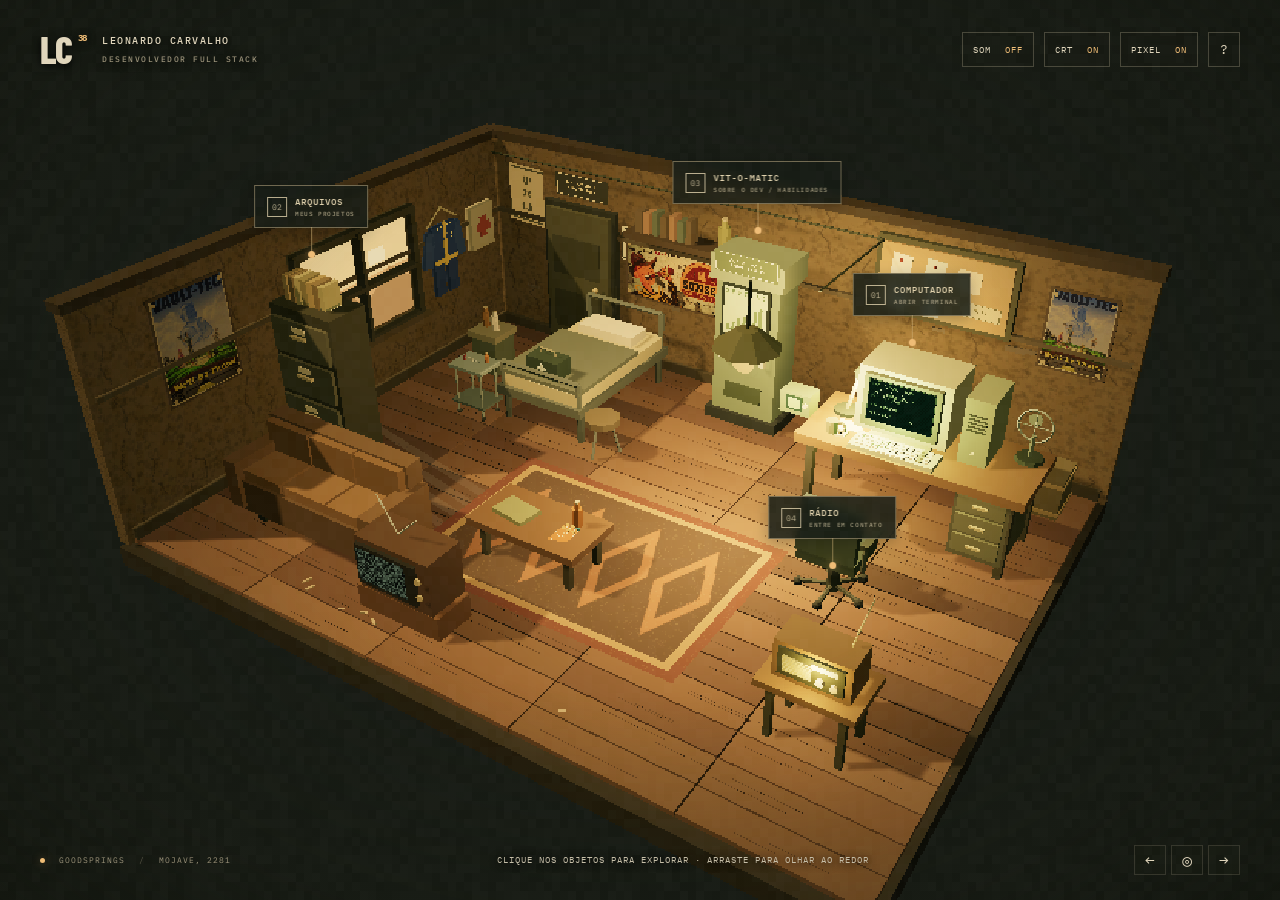
==== index.html @ b0200799 "Publicar portfólio Mojave com sala interativa e terminal" ====
<!doctype html>
<html lang="pt-BR">
<head>
  <meta charset="utf-8">
  <meta name="viewport" content="width=device-width,initial-scale=1">
  <meta name="theme-color" content="#171710">
  <meta name="description" content="Explore uma sala 3D inspirada no Mojave e conheça o portfólio full stack de Leonardo Carvalho.">
  <title>Leonardo Carvalho | Um terminal no Mojave</title>
  <link rel="icon" href="favicon.svg" type="image/svg+xml">
  <link rel="stylesheet" href="room.css">
  <link rel="stylesheet" href="crt.css">
  <script src="crt.js" defer></script>
  <script src="room.bundle.js" defer></script>
</head>
<body>
  <main id="room" aria-label="Sala 3D interativa inspirada no Mojave">
    <div id="scene" aria-hidden="true"></div>
    <div class="vignette" aria-hidden="true"></div>
    <header class="room-header">
      <a href="#" id="home" class="room-brand" aria-label="Voltar à sala inicial"><span class="monogram">LC<span>38</span></span><span>LEONARDO CARVALHO<small>DESENVOLVEDOR FULL STACK</small></span></a>
      <div class="room-options"><button id="sound" aria-pressed="false" aria-label="Ativar som ambiente">SOM <span>OFF</span></button><button id="static-effect" aria-pressed="true" aria-label="Ativar ou desativar estática da tela">CRT <span>ON</span></button><button id="quality" aria-pressed="true" aria-label="Alternar visual pixelado">PIXEL <span>ON</span></button><button id="help-toggle" aria-expanded="false" aria-controls="room-help" aria-label="Como explorar a sala">?</button></div>
    </header>
    <div id="hotspots" class="hotspots" hidden>
      <button class="hotspot" data-object="terminal" data-section="perfil"><span class="point-number">01</span><span class="point-text">COMPUTADOR<small>ABRIR TERMINAL</small></span><i></i></button>
      <button class="hotspot" data-object="files" data-section="projetos"><span class="point-number">02</span><span class="point-text">ARQUIVOS<small>MEUS PROJETOS</small></span><i></i></button>
      <button class="hotspot" data-object="vigor" data-section="habilidades"><span class="point-number">03</span><span class="point-text">VIT-O-MATIC<small>SOBRE O DEV / HABILIDADES</small></span><i></i></button>
      <button class="hotspot" data-object="radio" data-section="contato"><span class="point-number">04</span><span class="point-text">RÁDIO<small>ENTRE EM CONTATO</small></span><i></i></button>
    </div>
    <div id="boot" class="boot-screen" role="status" aria-label="Inicializando sistema Vault-Tec">
      <div class="boot-terminal"><div class="vault-symbol" aria-hidden="true"><span>⚙</span> VAULT-TEC</div><p class="boot-subtitle">PERSONAL ACCESS SYSTEM / GOODSPRINGS NODE</p><pre id="boot-lines" aria-hidden="true"></pre><span class="boot-cursor" aria-hidden="true">█</span><p class="boot-foot">VAULT 21 · MOJAVE NETWORK · 2281</p></div>
    </div>
    <aside id="room-help" class="room-help" hidden><button id="close-help" aria-label="Fechar instruções">×</button><p>COMO EXPLORAR</p><ul><li>Clique nos pontos ou nos objetos iluminados.</li><li>Arraste para olhar a sala de outro ângulo.</li><li>Use ← e → para girar a câmera.</li><li>ESC volta do terminal para a sala.</li></ul><button id="direct-terminal">Prefiro abrir o portfólio direto ↗</button></aside>
    <div class="room-bottom"><div class="room-location"><span class="status-dot"></span> GOODSPRINGS <span class="separator">/</span> MOJAVE, 2281</div><p id="room-hint">CARREGANDO A SALA…</p><div class="camera-controls"><button id="rotate-left" aria-label="Girar câmera à esquerda">←</button><button id="reset-camera" aria-label="Centralizar câmera">◎</button><button id="rotate-right" aria-label="Girar câmera à direita">→</button></div></div>
    <div id="loading" class="loading" hidden><span>PREPARANDO O MOJAVE</span><div><i></i></div></div>
    <div id="webgl-error" class="webgl-error" hidden><h2>O terminal continua funcionando.</h2><p>Seu navegador não conseguiu abrir a sala 3D.</p><a href="terminal.html">ABRIR PORTFÓLIO ↗</a></div>
    <div id="transition" class="transition" aria-hidden="true"><span>ESTABELECENDO CONEXÃO…</span></div>
  </main>
  <section id="terminal-view" class="terminal-view" role="dialog" aria-modal="true" hidden aria-label="Computador do Mojave">
    <div class="terminal-toolbar"><button id="back-to-room">← VOLTAR À SALA <span>[ ESC ]</span></button><span>MOJAVE PERSONAL TERMINAL <i></i></span><button id="fullscreen-terminal" aria-pressed="false" aria-label="Expandir terminal">EXPANDIR ↗</button></div>
    <iframe id="portfolio-frame" title="Portfólio full stack de Leonardo Carvalho" src="about:blank"></iframe>
  </section>
  <noscript><div class="no-script">Ative JavaScript para explorar a sala ou <a href="terminal.html">abra a versão de leitura do portfólio</a>.</div></noscript>
</body>
</html>
---- room.css ----
@import url('https://fonts.googleapis.com/css2?family=Barlow+Condensed:wght@500;600;700;800&family=IBM+Plex+Mono:wght@400;500;600&display=swap');
:root{--amber:#efbc75;--pale:#e0d5bb;--muted:#9b9279;--dark:#191b13;--mono:'IBM Plex Mono','Courier New',monospace;--heading:'Barlow Condensed',Impact,sans-serif;color-scheme:dark}*{box-sizing:border-box}body{margin:0;background:#141711;color:var(--pale);font-family:var(--mono);overflow:hidden}button,a{-webkit-tap-highlight-color:transparent}button{color:inherit;font:inherit;cursor:pointer;background:transparent;border:0}a{color:inherit;text-decoration:none}button:focus-visible,a:focus-visible{outline:2px solid var(--amber);outline-offset:5px}[hidden]{display:none!important}#room{width:100vw;height:100dvh;position:relative;isolation:isolate}#scene{position:absolute;inset:0;overflow:hidden}#scene canvas{width:100%;height:100%;display:block;touch-action:none;image-rendering:pixelated;cursor:grab}#scene canvas:active{cursor:grabbing}#scene.smooth canvas{image-rendering:auto}.vignette{position:absolute;inset:0;pointer-events:none;background:radial-gradient(ellipse at 50% 48%,transparent 40%,#10130c50 80%,#10130cbf 100%);z-index:2}.room-header{position:absolute;z-index:8;top:30px;left:40px;right:40px;display:flex;justify-content:space-between;align-items:center;gap:20px}.room-brand{display:flex;align-items:center;gap:16px;font-size:10px;font-weight:500;letter-spacing:1.5px;text-shadow:0 2px 8px #000}.room-brand small{display:block;font-size:8px;letter-spacing:1.5px;color:var(--muted);margin-top:7px}.monogram{font-family:var(--heading);font-size:38px;font-weight:800;letter-spacing:-2px;line-height:1;position:relative;padding-right:15px}.monogram>span{font-family:var(--mono);font-size:9px;position:absolute;right:0;top:3px;letter-spacing:-1px;color:var(--amber)}.room-options{display:flex;gap:10px}.room-options button{border:1px solid #aaa18655;padding:8px 10px;font-size:9px;letter-spacing:1px;backdrop-filter:blur(6px);background:#171b1266}.room-options button:hover{border-color:var(--amber);color:var(--amber)}.room-options button>span{color:var(--amber);margin-left:8px}#help-toggle{font-size:13px;min-width:32px}.room-bottom{position:absolute;bottom:24px;left:40px;right:40px;display:flex;align-items:center;justify-content:space-between;gap:25px;z-index:8;font-size:8px;letter-spacing:1px}.room-location{color:var(--muted);white-space:nowrap}.status-dot{width:5px;height:5px;display:inline-block;background:var(--amber);border-radius:50%;margin-right:8px;box-shadow:0 0 8px #efbc7566}.separator{margin:0 8px;opacity:.5}#room-hint{font-size:9px;color:#c5bda7;text-align:center;line-height:1.6;text-shadow:0 1px 8px #000}.camera-controls{display:flex;gap:5px}.camera-controls button{font-size:16px;border:1px solid #aaa18635;width:32px;height:30px;background:#171b1288}.camera-controls button:hover{color:var(--amber);border-color:var(--amber)}.landing{position:absolute;inset:0;z-index:5;display:flex;align-items:center;pointer-events:none;transition:opacity .6s,transform .6s;background:linear-gradient(90deg,#10130ce8 0,#10130cba 25%,#10130c38 55%,transparent 85%)}.landing.leaving{opacity:0;transform:translateY(12px)}.intro-card{margin-left:max(7vw,50px);margin-top:15px;width:550px;pointer-events:auto}.intro-kicker{color:var(--amber);font-size:9px;letter-spacing:2.5px;margin:0 0 25px}.intro-card h1{font-family:var(--heading);font-size:clamp(56px,6.4vw,90px);line-height:.98;letter-spacing:-1px;font-weight:700;margin:0;color:#f2ead6;text-shadow:0 2px 20px #0005}.intro-card h1 span{color:var(--amber)}.intro-name{margin:24px 0 32px;font-size:10px;letter-spacing:1px;color:#b6af98}.intro-name span{color:var(--amber);margin:0 8px}#enter-room{padding:14px 20px;color:#252419;background:var(--amber);font-weight:600;font-size:10px;letter-spacing:1px;display:flex;align-items:center;gap:46px;border:1px solid var(--amber);box-shadow:0 8px 30px #0003}#enter-room span{font-size:18px}#enter-room:hover{background:#ffe1a7;box-shadow:0 0 35px #f4bb6c22}.intro-note{font-size:9px;color:var(--muted);margin-top:17px;line-height:1.8}.location{position:absolute;bottom:90px;right:45px;text-align:right;font-size:9px;letter-spacing:2px;color:#bfb494;line-height:1.9}.location small{font-size:7px;letter-spacing:.8px;color:var(--muted)}.hotspots{position:absolute;inset:0;pointer-events:none;z-index:6}.hotspot{position:absolute;display:flex;align-items:center;gap:8px;pointer-events:auto;transform:translate(-50%,-100%);padding:8px 12px;background:#151b14db;border:1px solid #c9b58b80;box-shadow:0 4px 15px #0004;color:#e1d2ad;white-space:nowrap;text-align:left;backdrop-filter:blur(5px);transition:background .2s,border-color .2s,opacity .25s;min-height:43px}.hotspot:hover,.hotspot:focus-visible{background:#e8ba78;border-color:#ffe4b4;color:#27291c}.point-number{border:1px solid currentColor;width:20px;height:20px;display:grid;place-items:center;font-size:8px;opacity:.8}.point-text{font-size:9px;letter-spacing:1px;font-weight:500}.point-text small{display:block;font-size:6px;letter-spacing:.6px;opacity:.7;margin-top:3px}.hotspot i{position:absolute;width:1px;height:27px;background:#d2b47b8c;left:50%;top:100%;pointer-events:none}.hotspot i::after{content:'';position:absolute;bottom:-4px;left:-3px;width:7px;height:7px;border-radius:50%;background:var(--amber);box-shadow:0 0 10px #f7c47c88;animation:pulse 2.5s infinite}.room-help{position:absolute;z-index:15;right:40px;top:90px;width:320px;background:#192017f2;border:1px solid #bbaa7c77;padding:23px;box-shadow:0 15px 50px #0007}.room-help>p{font-size:10px;letter-spacing:2px;color:var(--amber);margin:0 0 20px}.room-help ul{list-style:none;padding:0;margin:0;font-size:11px;color:#c2bca7;line-height:1.8}.room-help li{margin-top:9px}.room-help li::before{content:'> ';color:var(--amber)}#close-help{position:absolute;top:8px;right:12px;font-size:24px}#direct-terminal{font-size:9px;line-height:1.8;margin-top:20px;color:var(--amber);text-align:left;padding:0;border-bottom:1px solid #efbc7555}.loading{position:absolute;inset:0;z-index:30;background:#141711;display:flex;align-items:center;justify-content:center;flex-direction:column;gap:20px;transition:opacity .6s}.loading.done{opacity:0;pointer-events:none}.loading>span{font-size:9px;letter-spacing:3px;color:var(--amber)}.loading>div{width:150px;height:2px;background:#d5bb7e22;overflow:hidden}.loading i{display:block;width:70%;height:100%;background:var(--amber);animation:load 1.5s ease-in-out infinite}.transition{position:absolute;inset:0;z-index:20;pointer-events:none;background:#0d120d;opacity:0;display:grid;place-items:center;transition:opacity .3s}.transition span{font-size:9px;letter-spacing:2px;color:var(--amber)}.transition.visible{opacity:1}.terminal-view{position:fixed;inset:4vh 4vw;z-index:50;background:#151911;border:1px solid #9b895b;box-shadow:0 0 0 100vmax #060a06d9,0 20px 80px #000a;display:flex;flex-direction:column;border-radius:9px;overflow:hidden;animation:terminal-in .4s ease}.terminal-view.expanded{inset:0;border-radius:0}.terminal-toolbar{display:flex;justify-content:space-between;align-items:center;gap:12px;min-height:48px;padding:9px 20px;border-bottom:1px solid #b0985d55;background:#1b2017;flex-shrink:0}.terminal-toolbar>span{font-size:8px;letter-spacing:1px;color:var(--muted)}.terminal-toolbar>span i{display:inline-block;width:4px;height:4px;background:#bbcf8b;border-radius:50%;margin-left:10px}.terminal-toolbar button{font-size:9px;letter-spacing:1px;color:var(--amber);padding:6px 0}.terminal-toolbar button:hover{color:#ffe5b6}.terminal-toolbar button>span{color:var(--muted);margin-left:12px;font-size:8px}#portfolio-frame{width:100%;height:100%;flex:1;border:0;background:#171813}.webgl-error{position:absolute;z-index:40;inset:0;background:#171b13;display:flex;align-items:center;justify-content:center;flex-direction:column;padding:30px;text-align:center}.webgl-error h2{font-family:var(--heading);font-size:38px;color:var(--amber);margin:0}.webgl-error p{font-size:12px;color:var(--muted);line-height:1.8}.webgl-error a{border:1px solid var(--amber);padding:14px 20px;margin-top:15px;font-size:10px;color:var(--amber)}.no-script{position:fixed;inset:0;z-index:100;background:#181b13;padding:50px;color:var(--amber);line-height:2}.no-script a{text-decoration:underline}@keyframes pulse{50%{box-shadow:0 0 3px #f7c47c44;opacity:.6}}@keyframes load{0%{transform:translateX(-100%)}100%{transform:translateX(150%)}}@keyframes terminal-in{from{opacity:0;transform:scale(.97)}to{opacity:1;transform:none}}
@media(max-width:760px){.room-header{left:20px;right:20px;top:22px;gap:10px}.room-brand{font-size:8px;letter-spacing:.6px;gap:10px}.room-brand small{font-size:6px;margin-top:6px;letter-spacing:.6px}.monogram{font-size:31px}.room-options{gap:6px}.room-options button{font-size:7px;padding:7px}.room-options button>span{margin-left:4px}#help-toggle{min-width:25px;font-size:11px}.room-bottom{left:20px;right:20px;bottom:18px;flex-wrap:wrap;gap:8px;align-items:center}.room-location{font-size:7px}.room-bottom p{order:-1;flex-basis:100%;font-size:8px!important;margin-bottom:10px}.camera-controls button{width:30px;height:27px}.intro-card{margin-left:25px;margin-top:160px;width:calc(100% - 50px)}.intro-kicker{font-size:8px;letter-spacing:1.2px;margin-bottom:18px}.intro-card h1{font-size:clamp(47px,10.5vw,72px)}.intro-name{font-size:8px;margin:20px 0 25px}.intro-note{font-size:8px;max-width:250px}.landing{align-items:center;background:linear-gradient(0deg,#10130cf5 5%,#10130ccc 30%,#10130c33 65%,transparent 100%)}.location{display:none}.point-text{font-size:8px}.point-text small{font-size:6px}.hotspot{gap:5px;padding:7px 8px;min-height:39px}.point-number{width:16px;height:16px;font-size:7px}.hotspot i{height:20px}.room-help{right:20px;top:80px;width:calc(100% - 40px);max-width:340px}.terminal-view{inset:12px}.terminal-toolbar{padding:10px 12px;min-height:46px;gap:8px}.terminal-toolbar>span{display:none}.terminal-toolbar button{font-size:8px;letter-spacing:.5px}.terminal-toolbar button>span{display:none}}
@media(prefers-reduced-motion:reduce){*,*::before,*::after{animation:none!important;transition:none!important}}
---- crt.css ----
.crt-grain{position:fixed;inset:0;width:100%;height:100%;z-index:90;pointer-events:none;opacity:.035;image-rendering:pixelated;mix-blend-mode:screen;transition:opacity .16s}.crt-grain.burst{opacity:.22}.crt-roll{position:fixed;inset:0;z-index:89;pointer-events:none;overflow:hidden;opacity:.2}.crt-roll::after{content:'';position:absolute;left:0;right:0;top:-20%;height:14%;background:linear-gradient(transparent,#c3d8a60d,transparent);animation:crt-tracking 9s linear infinite}.crt-disabled .crt-grain,.crt-disabled .crt-roll{display:none}.boot-screen{position:absolute;inset:0;z-index:40;display:flex;align-items:center;justify-content:center;background:#0b160f;color:#a8c681;transition:opacity .65s,filter .65s;box-shadow:inset 0 0 150px #000b}.boot-screen::before{content:'';position:absolute;inset:0;pointer-events:none;background:repeating-linear-gradient(0deg,#0003 0,#0003 1px,transparent 1px,transparent 3px)}.boot-screen.done{opacity:0;filter:blur(3px);pointer-events:none}.boot-terminal{width:min(690px,calc(100% - 48px));font-family:var(--mono);text-shadow:0 0 10px #96c36730}.vault-symbol{font-size:36px;letter-spacing:4px;font-weight:600;border-bottom:1px solid #a8c68155;padding-bottom:17px;margin-bottom:16px;line-height:1.4}.vault-symbol span{font-size:48px;vertical-align:middle;margin-right:12px}.boot-subtitle{font-size:9px;letter-spacing:2px;color:#7e9e62}.boot-terminal pre{font:12px/2 var(--mono);white-space:pre-wrap;min-height:272px;margin:30px 0 0}.boot-cursor{font-size:13px;animation:boot-blink 1s step-end infinite}.boot-foot{font-size:8px;letter-spacing:2px;color:#5f7c49;border-top:1px solid #a8c68133;margin-top:28px;padding-top:16px}.isolated .tabs,.isolated .console{display:none}.isolated .screen-top{font-size:10px;padding-bottom:18px}.isolated .panel{min-height:460px}.isolated .hero-actions .primary{display:none}.isolated .machine{padding-top:15px}.isolated .hardware{min-height:40px;margin-bottom:17px}.isolated .screen-footer{margin-top:15px}.isolated .next-mission{display:none}@keyframes crt-tracking{from{transform:translateY(0)}to{transform:translateY(860%)}}@keyframes boot-blink{50%{opacity:0}}@media(max-width:760px){.boot-terminal pre{font-size:10px;line-height:2;min-height:270px}.vault-symbol{font-size:28px}.vault-symbol span{font-size:34px}.boot-subtitle{font-size:7px;letter-spacing:1px}.boot-foot{font-size:6px;letter-spacing:1px}.room-brand{max-width:150px}.room-options{gap:4px}.room-options button{padding:6px 5px;font-size:6px}.room-options button>span{margin-left:3px}.isolated .panel{min-height:0}.isolated .screen-top{font-size:7px}.crt-grain{opacity:.028}}@media(prefers-reduced-motion:reduce){.crt-grain,.crt-roll{display:none!important}.boot-cursor{animation:none}.boot-screen{transition:none}}
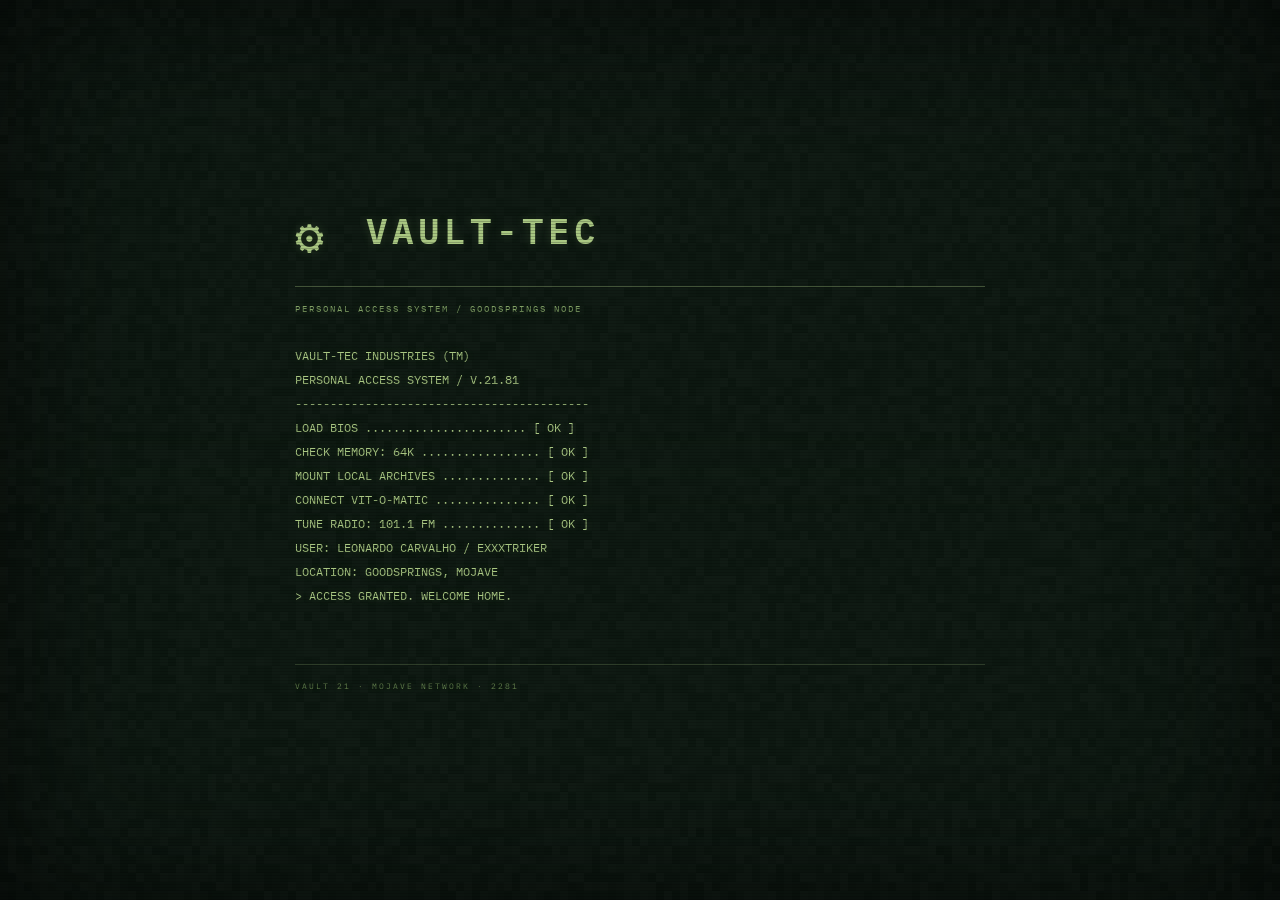
==== commit b6df201a: "Move portfolio to /portifolio/ and redirect the homepage" ====
--- a/index.html
+++ b/index.html
@@ -1,44 +1,2 @@
 <!doctype html>
-<html lang="pt-BR">
-<head>
-  <meta charset="utf-8">
-  <meta name="viewport" content="width=device-width,initial-scale=1">
-  <meta name="theme-color" content="#171710">
-  <meta name="description" content="Explore uma sala 3D inspirada no Mojave e conheça o portfólio full stack de Leonardo Carvalho.">
-  <title>Leonardo Carvalho | Um terminal no Mojave</title>
-  <link rel="icon" href="favicon.svg" type="image/svg+xml">
-  <link rel="stylesheet" href="room.css">
-  <link rel="stylesheet" href="crt.css">
-  <script src="crt.js" defer></script>
-  <script src="room.bundle.js" defer></script>
-</head>
-<body>
-  <main id="room" aria-label="Sala 3D interativa inspirada no Mojave">
-    <div id="scene" aria-hidden="true"></div>
-    <div class="vignette" aria-hidden="true"></div>
-    <header class="room-header">
-      <a href="#" id="home" class="room-brand" aria-label="Voltar à sala inicial"><span class="monogram">LC<span>38</span></span><span>LEONARDO CARVALHO<small>DESENVOLVEDOR FULL STACK</small></span></a>
-      <div class="room-options"><button id="sound" aria-pressed="false" aria-label="Ativar som ambiente">SOM <span>OFF</span></button><button id="static-effect" aria-pressed="true" aria-label="Ativar ou desativar estática da tela">CRT <span>ON</span></button><button id="quality" aria-pressed="true" aria-label="Alternar visual pixelado">PIXEL <span>ON</span></button><button id="help-toggle" aria-expanded="false" aria-controls="room-help" aria-label="Como explorar a sala">?</button></div>
-    </header>
-    <div id="hotspots" class="hotspots" hidden>
-      <button class="hotspot" data-object="terminal" data-section="perfil"><span class="point-number">01</span><span class="point-text">COMPUTADOR<small>ABRIR TERMINAL</small></span><i></i></button>
-      <button class="hotspot" data-object="files" data-section="projetos"><span class="point-number">02</span><span class="point-text">ARQUIVOS<small>MEUS PROJETOS</small></span><i></i></button>
-      <button class="hotspot" data-object="vigor" data-section="habilidades"><span class="point-number">03</span><span class="point-text">VIT-O-MATIC<small>SOBRE O DEV / HABILIDADES</small></span><i></i></button>
-      <button class="hotspot" data-object="radio" data-section="contato"><span class="point-number">04</span><span class="point-text">RÁDIO<small>ENTRE EM CONTATO</small></span><i></i></button>
-    </div>
-    <div id="boot" class="boot-screen" role="status" aria-label="Inicializando sistema Vault-Tec">
-      <div class="boot-terminal"><div class="vault-symbol" aria-hidden="true"><span>⚙</span> VAULT-TEC</div><p class="boot-subtitle">PERSONAL ACCESS SYSTEM / GOODSPRINGS NODE</p><pre id="boot-lines" aria-hidden="true"></pre><span class="boot-cursor" aria-hidden="true">█</span><p class="boot-foot">VAULT 21 · MOJAVE NETWORK · 2281</p></div>
-    </div>
-    <aside id="room-help" class="room-help" hidden><button id="close-help" aria-label="Fechar instruções">×</button><p>COMO EXPLORAR</p><ul><li>Clique nos pontos ou nos objetos iluminados.</li><li>Arraste para olhar a sala de outro ângulo.</li><li>Use ← e → para girar a câmera.</li><li>ESC volta do terminal para a sala.</li></ul><button id="direct-terminal">Prefiro abrir o portfólio direto ↗</button></aside>
-    <div class="room-bottom"><div class="room-location"><span class="status-dot"></span> GOODSPRINGS <span class="separator">/</span> MOJAVE, 2281</div><p id="room-hint">CARREGANDO A SALA…</p><div class="camera-controls"><button id="rotate-left" aria-label="Girar câmera à esquerda">←</button><button id="reset-camera" aria-label="Centralizar câmera">◎</button><button id="rotate-right" aria-label="Girar câmera à direita">→</button></div></div>
-    <div id="loading" class="loading" hidden><span>PREPARANDO O MOJAVE</span><div><i></i></div></div>
-    <div id="webgl-error" class="webgl-error" hidden><h2>O terminal continua funcionando.</h2><p>Seu navegador não conseguiu abrir a sala 3D.</p><a href="terminal.html">ABRIR PORTFÓLIO ↗</a></div>
-    <div id="transition" class="transition" aria-hidden="true"><span>ESTABELECENDO CONEXÃO…</span></div>
-  </main>
-  <section id="terminal-view" class="terminal-view" role="dialog" aria-modal="true" hidden aria-label="Computador do Mojave">
-    <div class="terminal-toolbar"><button id="back-to-room">← VOLTAR À SALA <span>[ ESC ]</span></button><span>MOJAVE PERSONAL TERMINAL <i></i></span><button id="fullscreen-terminal" aria-pressed="false" aria-label="Expandir terminal">EXPANDIR ↗</button></div>
-    <iframe id="portfolio-frame" title="Portfólio full stack de Leonardo Carvalho" src="about:blank"></iframe>
-  </section>
-  <noscript><div class="no-script">Ative JavaScript para explorar a sala ou <a href="terminal.html">abra a versão de leitura do portfólio</a>.</div></noscript>
-</body>
-</html>
+<html lang="pt-BR"><head><meta charset="utf-8"><meta name="viewport" content="width=device-width,initial-scale=1"><meta http-equiv="refresh" content="0;url=/portifolio/"><link rel="canonical" href="https://exxxtriker.github.io/portifolio/"><title>Portfólio de Leonardo Carvalho</title></head><body style="background:#10130f;color:#dcb16b;font-family:monospace"><p><a style="color:inherit" href="/portifolio/">Abrir portfólio de Leonardo Carvalho →</a></p></body></html>
